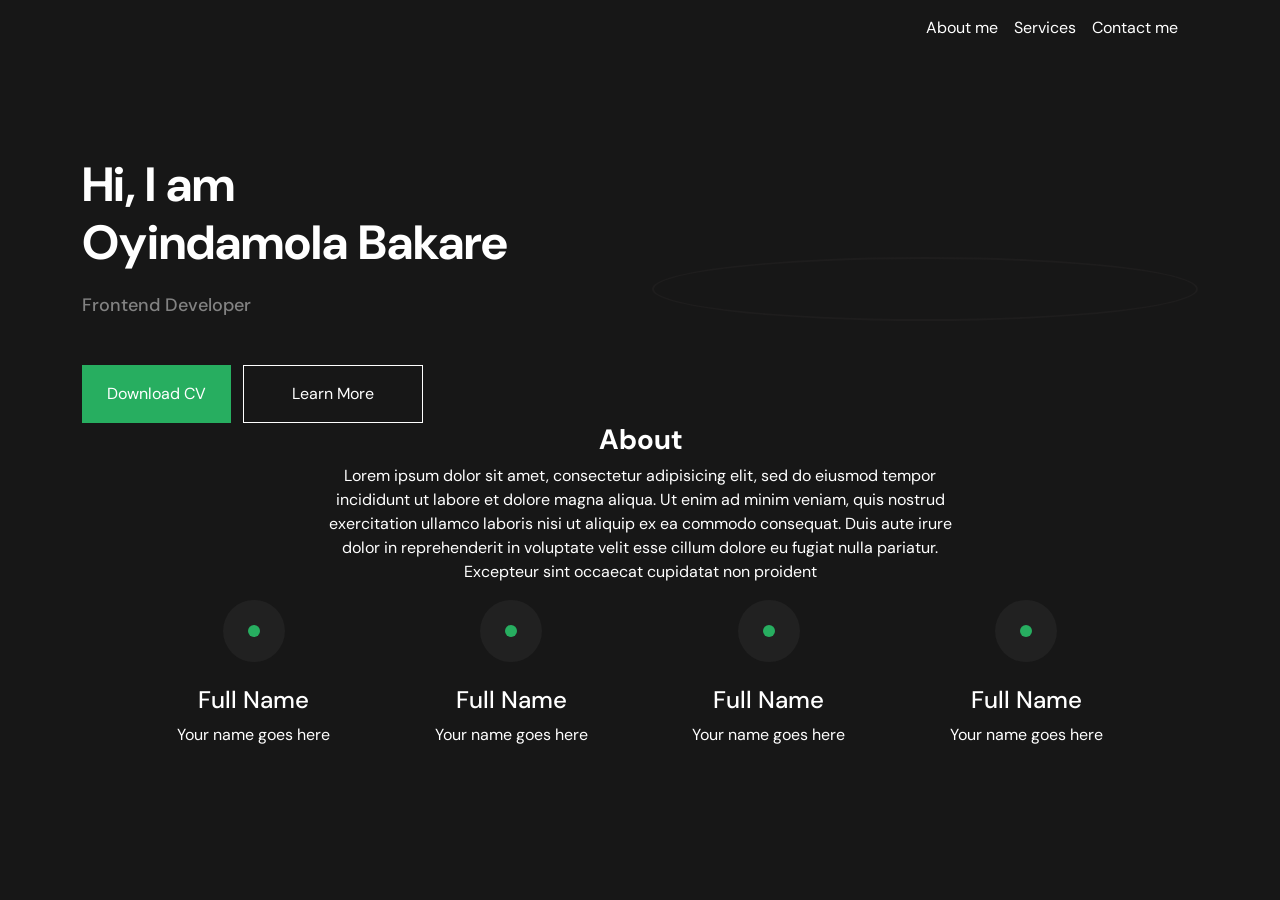
==== index.html @ 713f92cf "Foi adicionado html, css, alterado nome das imagens" ====
<!DOCTYPE html>
<html lang="en">

<head>
    <meta charset="UTF-8">
    <meta http-equiv="X-UA-Compatible" content="IE=edge">
    <meta name="viewport" content="width=device-width, initial-scale=1.0">
    <title>Portfólio</title>
    <link href="https://cdn.jsdelivr.net/npm/bootstrap@5.1.3/dist/css/bootstrap.min.css" rel="stylesheet">
    <link rel="stylesheet" href="assets/css/style.css">
</head>

<body>

    <header>
        <div class="container">
            <nav class="navbar navbar-expand-lg navbar-light">
                <div class="container-fluid">
                    <a class="navbar-brand" href="#">
                        <img src="assets/images/logo.png" alt="">
                    </a>
                    <button class="navbar-toggler" type="button" data-bs-toggle="collapse" data-bs-target="#navbarNav"
                        aria-controls="navbarNav" aria-expanded="false" aria-label="Toggle navigation">
                        <span class="navbar-toggler-icon"></span>
                    </button>
                    <div class="collapse navbar-collapse" id="navbarNav">
                        <ul class="navbar-nav ms-auto">
                            <li class="nav-item">
                                <a class="nav-link text-white active" aria-current="page" href="#">About me</a>
                            </li>
                            <li class="nav-item">
                                <a class="nav-link text-white" href="#">Services</a>
                            </li>
                            <li class="nav-item">
                                <a class="nav-link text-white" href="#">Contact me</a>
                            </li>
                        </ul>
                    </div>
                </div>
            </nav>
        </div>
    </header>

    <main>
        <div class="my-10"></div>
        <section id="capa">
            <div class="container">
                <div class="row">
                    <div class="col-md-6 d-flex align-items-center">
                        <div>
                            <h1 class="text-white fs-large mb-4 fw-bold">Hi, I am <br> Oyindamola Bakare</h1>
                            <h5 class="text-gray fs-small mb-5">Frontend Developer</h5>
                            <div>
                                <button class="btn btn-primary py-3 px-4 me-2">Download CV</button>
                                <button class="btn btn-outline-secondary py-3 px-5">Learn More</button>
                            </div>
                        </div>
                    </div>
                    <div class="col-md-6 d-flex align-items-center">
                        <img class="perfil" src="assets/images/perfil.png" alt="" srcset="">
                    </div>
                </div>
            </div>
        </section>

        <section id="about">
            <div class="container">
                <div class="row">
                    <div class="col-12">
                        <h3 class="text-white text-center fw-bolder">
                            About
                        </h3>
                    </div>
                </div>
                <div class="row">
                    <div class="col-12 col-md-7 mx-auto">
                        <p class="text-white text-center">
                            Lorem ipsum dolor sit amet, consectetur adipisicing elit, sed do eiusmod tempor incididunt ut labore et dolore magna aliqua. Ut enim ad minim veniam, quis nostrud exercitation ullamco laboris nisi ut aliquip ex ea commodo consequat. Duis aute irure dolor in reprehenderit in voluptate velit esse cillum dolore eu fugiat nulla pariatur. Excepteur sint occaecat cupidatat non proident
                        </p>
                    </div>
                </div>
                <div class="row">
                    <div class="col-10 mx-auto">
                        <div class="d-flex justify-content-between">
                            <div>
                                <div class="circle mx-auto">
                                    <div class="icon"></div>
                                </div>
                                <div class="text-center mt-4">
                                    <h4 class="text-white">Full Name</h4>
                                    <p class="text-white">Your name goes here</p>
                                </div>
                            </div>
                            <div>
                                <div class="circle mx-auto">
                                    <div class="icon"></div>
                                </div>
                                <div class="text-center mt-4">
                                    <h4 class="text-white">Full Name</h4>
                                    <p class="text-white">Your name goes here</p>
                                </div>
                            </div>
                            <div>
                                <div class="circle mx-auto">
                                    <div class="icon"></div>
                                </div>
                                <div class="text-center mt-4">
                                    <h4 class="text-white">Full Name</h4>
                                    <p class="text-white">Your name goes here</p>
                                </div>
                            </div>
                            <div>
                                <div class="circle mx-auto">
                                    <div class="icon"></div>
                                </div>
                                <div class="text-center mt-4">
                                    <h4 class="text-white">Full Name</h4>
                                    <p class="text-white">Your name goes here</p>
                                </div>
                            </div>
                        </div>
                    </div>
                </div>
            </div>
        </section>
    </main>

    <script src="https://cdn.jsdelivr.net/npm/bootstrap@5.1.3/dist/js/bootstrap.bundle.min.js"></script>
</body>

</html>
---- assets/css/style.css ----
@import url('https://fonts.googleapis.com/css2?family=DM+Sans:ital,wght@0,400;0,500;0,700;1,400;1,500;1,700&display=swap');

:root {
    --fundo-escuro: #171717;
    --borda-clara: #1E1D1D;
    --cor-primaria: #27AE60;
    --cor-cinza: #828282;
}

* {
    font-family: 'DM Sans', sans-serif;
}

body {
    background-color: var(--fundo-escuro);
}

/* Margin */
.my-10 {
    margin: 100px 0;
}

/* Text colors */
.text-gray {
    color: var(--cor-cinza);
}

/* Text size */
.fs-small {
    font-size: 18px;
}

.fs-large {
    font-size: 48px;
}

/* Buttons */
.btn {
    border-radius: 0;
}

.btn-primary {
    background-color: var(--cor-primaria);
    border-color: var(--cor-primaria);
}

.btn-primary:hover {
    background-color: var(--cor-primaria);
    border-color: var(--cor-primaria);
}

.btn-outline-secondary {
    border-color: white;
    color: white;
}

.btn-outline-secondary:hover {
    background-color: white;
    border-color: white;
    color: var(--fundo-escuro);
}


img.perfil {
    border-radius: 50%;
    border: 2px solid var(--borda-clara);
    padding: 30px;
    width: 100%;
}

.circle {
    background: #212121;
    width: 62px;
    height: 62px;
    border-radius: 50%;
    display: flex;
    align-items: center;
    justify-content: center;
}

.icon {
    background: #27AE60;
    width: 12px;
    height: 12px;
    border-radius: 50%;
}
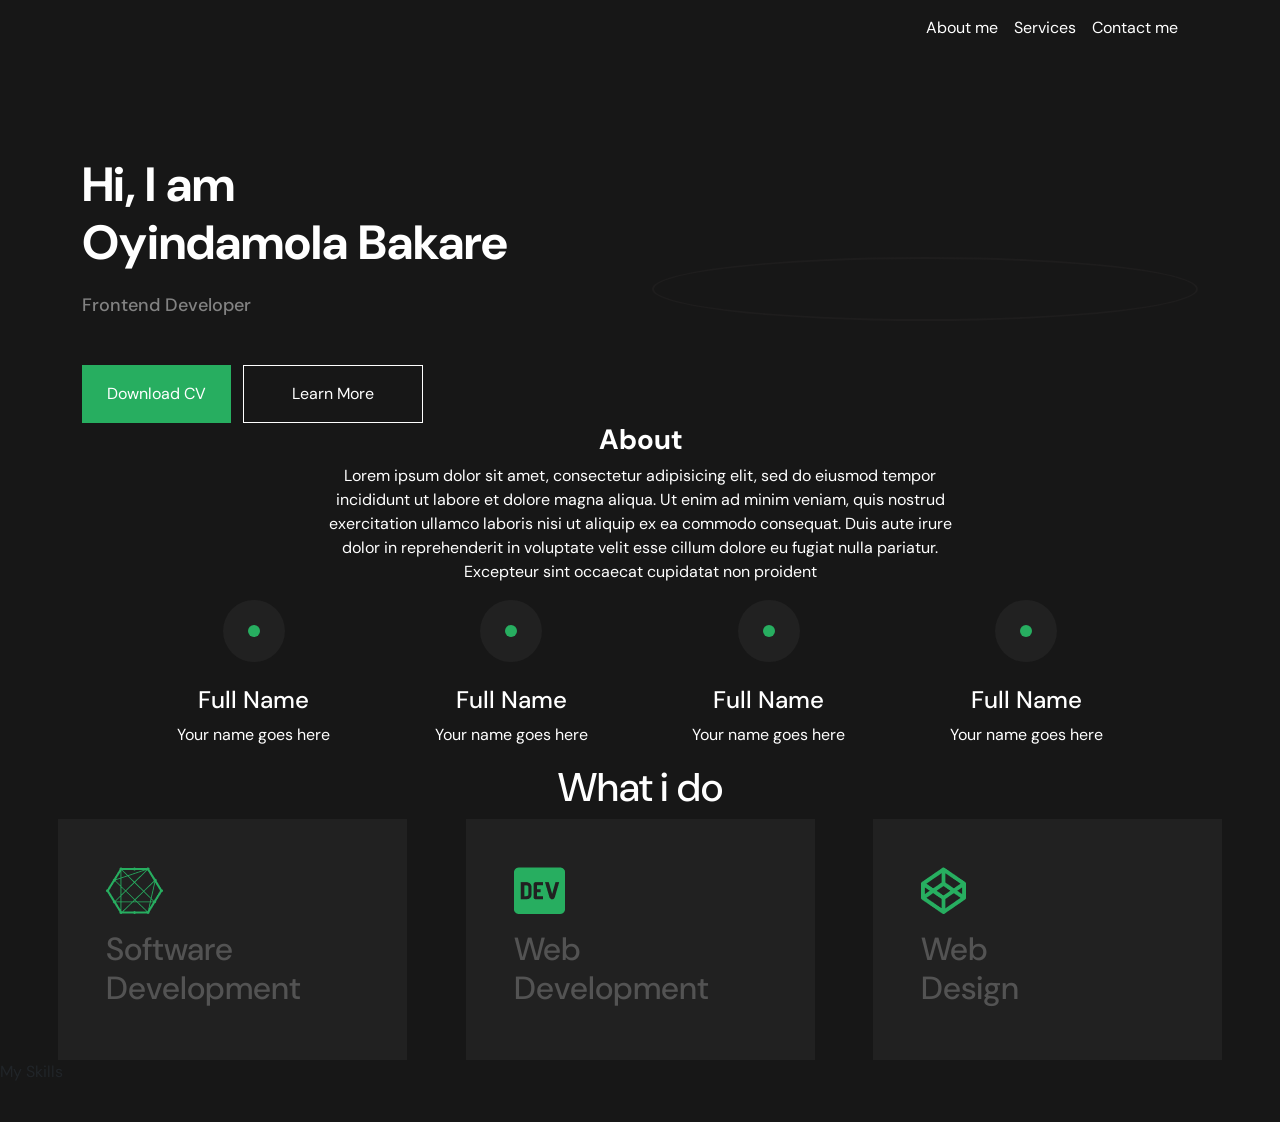
==== commit 5e03d900: "Criado sessão Minhas Habilidades" ====
--- a/index.html
+++ b/index.html
@@ -126,6 +126,46 @@
     </main>
 
     <script src="https://cdn.jsdelivr.net/npm/bootstrap@5.1.3/dist/js/bootstrap.bundle.min.js"></script>
+
+<section>
+    <div class="container">
+        <h1 class="text-white text-center">What i do</h1>
+    </div>
+
+    <div class="d-flex justify-content-evenly">
+    <div class="item-block p-5">
+        <img src="assets\images\Vector.png" alt="">
+        <h2 class="item-block-description mt-3">
+        Software<br>
+        Development
+
+    </div>
+
+            <div class="item-block border-bottom-primary p-5">
+            <img src="assets\images\Dev.png" alt="">
+            <h2 class="item-block-description mt-3">
+            Web<br>
+            Development
+    
+        </div>
+
+        <div class="d-flex justify-content-evenly">
+            <div class="item-block p-5">
+                <img src="assets\images\Design.png" alt="">
+                <h2 class="item-block-description mt-3">
+                Web<br>
+                Design
+        
+            </div>
+</section>
+
+<section>
+    <div class="myskills">
+    <div>
+        My Skills
+    </div>    
+    </div>
+</section>
 </body>
 
 </html>
--- a/assets/css/style.css
+++ b/assets/css/style.css
@@ -83,4 +83,38 @@
     width: 12px;
     height: 12px;
     border-radius: 50%;
-}+}
+
+.bloco-flex-container {
+    display: flex;
+    justify-content: space-evenly;
+    left: 80px;
+    top: 230%;
+}
+
+/**/
+.item-block {
+    width: 349px;
+    height: 241px;
+    background: #212121;
+}
+/**/
+
+/**/
+.item-block-description{
+        font-weight: 500px;
+                       color: #535353;
+}
+
+border-bottom-primary {
+    border-bottom: 5px solid var(--cor-primaria);
+}
+/**/
+
+/**/
+.myskills {
+    height: 62px;
+    left: 550px;
+    top: 1944px;
+}
+
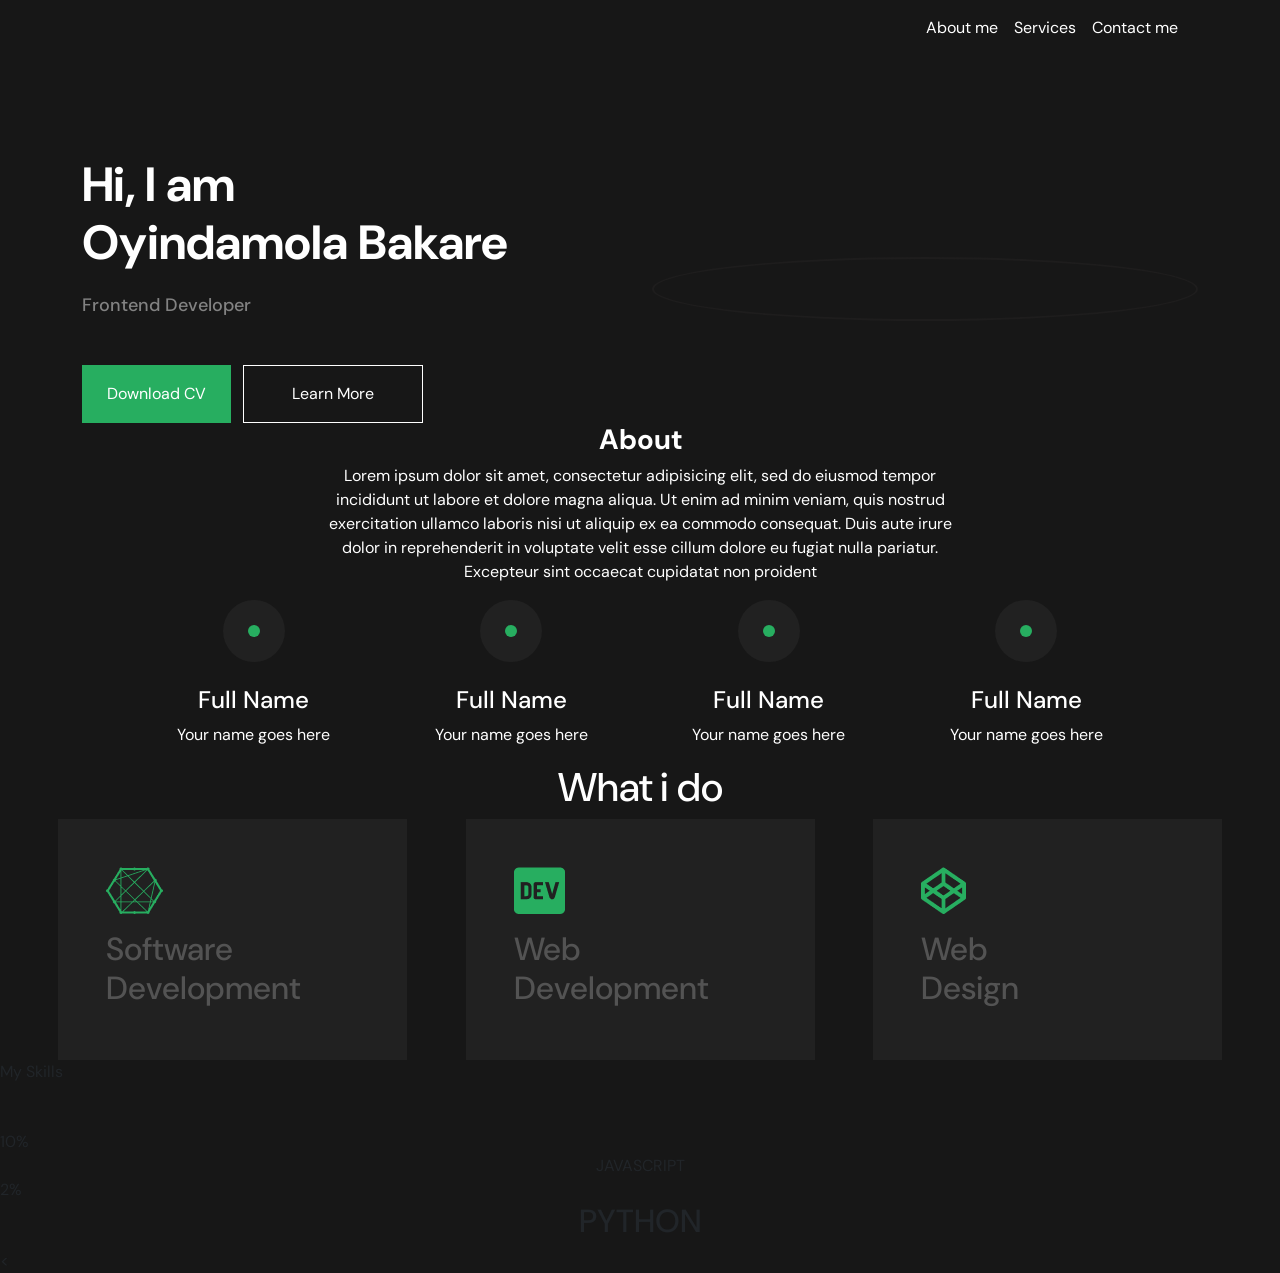
==== commit eba754b7: "Estilizado sessão Minhas Habilidades" ====
--- a/index.html
+++ b/index.html
@@ -138,6 +138,7 @@
         <h2 class="item-block-description mt-3">
         Software<br>
         Development
+        </h3>
 
     </div>
 
@@ -146,26 +147,47 @@
             <h2 class="item-block-description mt-3">
             Web<br>
             Development
-    
+            </h3>
         </div>
 
-        <div class="d-flex justify-content-evenly">
-            <div class="item-block p-5">
+        <div class="item-block p-5">
                 <img src="assets\images\Design.png" alt="">
                 <h2 class="item-block-description mt-3">
                 Web<br>
                 Design
-        
+                </h3>
             </div>
 </section>
 
 <section>
+    <div class="item-space-ms"></div>
+    <section>
     <div class="myskills">
     <div>
         My Skills
     </div>    
     </div>
+    <div class="item-skperc">
+        <h2 align="center"CSS<h/2>
+        </div>
+    </div>
+    <div class="item-percent">
+        10%
+        <div class="item-skperc"
+        <h2 align="center">JAVASCRIPT</h2>
+    </div>
+</div>
+
+<div class="item-skperc">
+    2%
+    <div class="item-skperc">
+        <h2 align="center">PYTHON</h2>
+    </div>
+</div>
+<</div>
 </section>
+
+
 </body>
 
 </html>
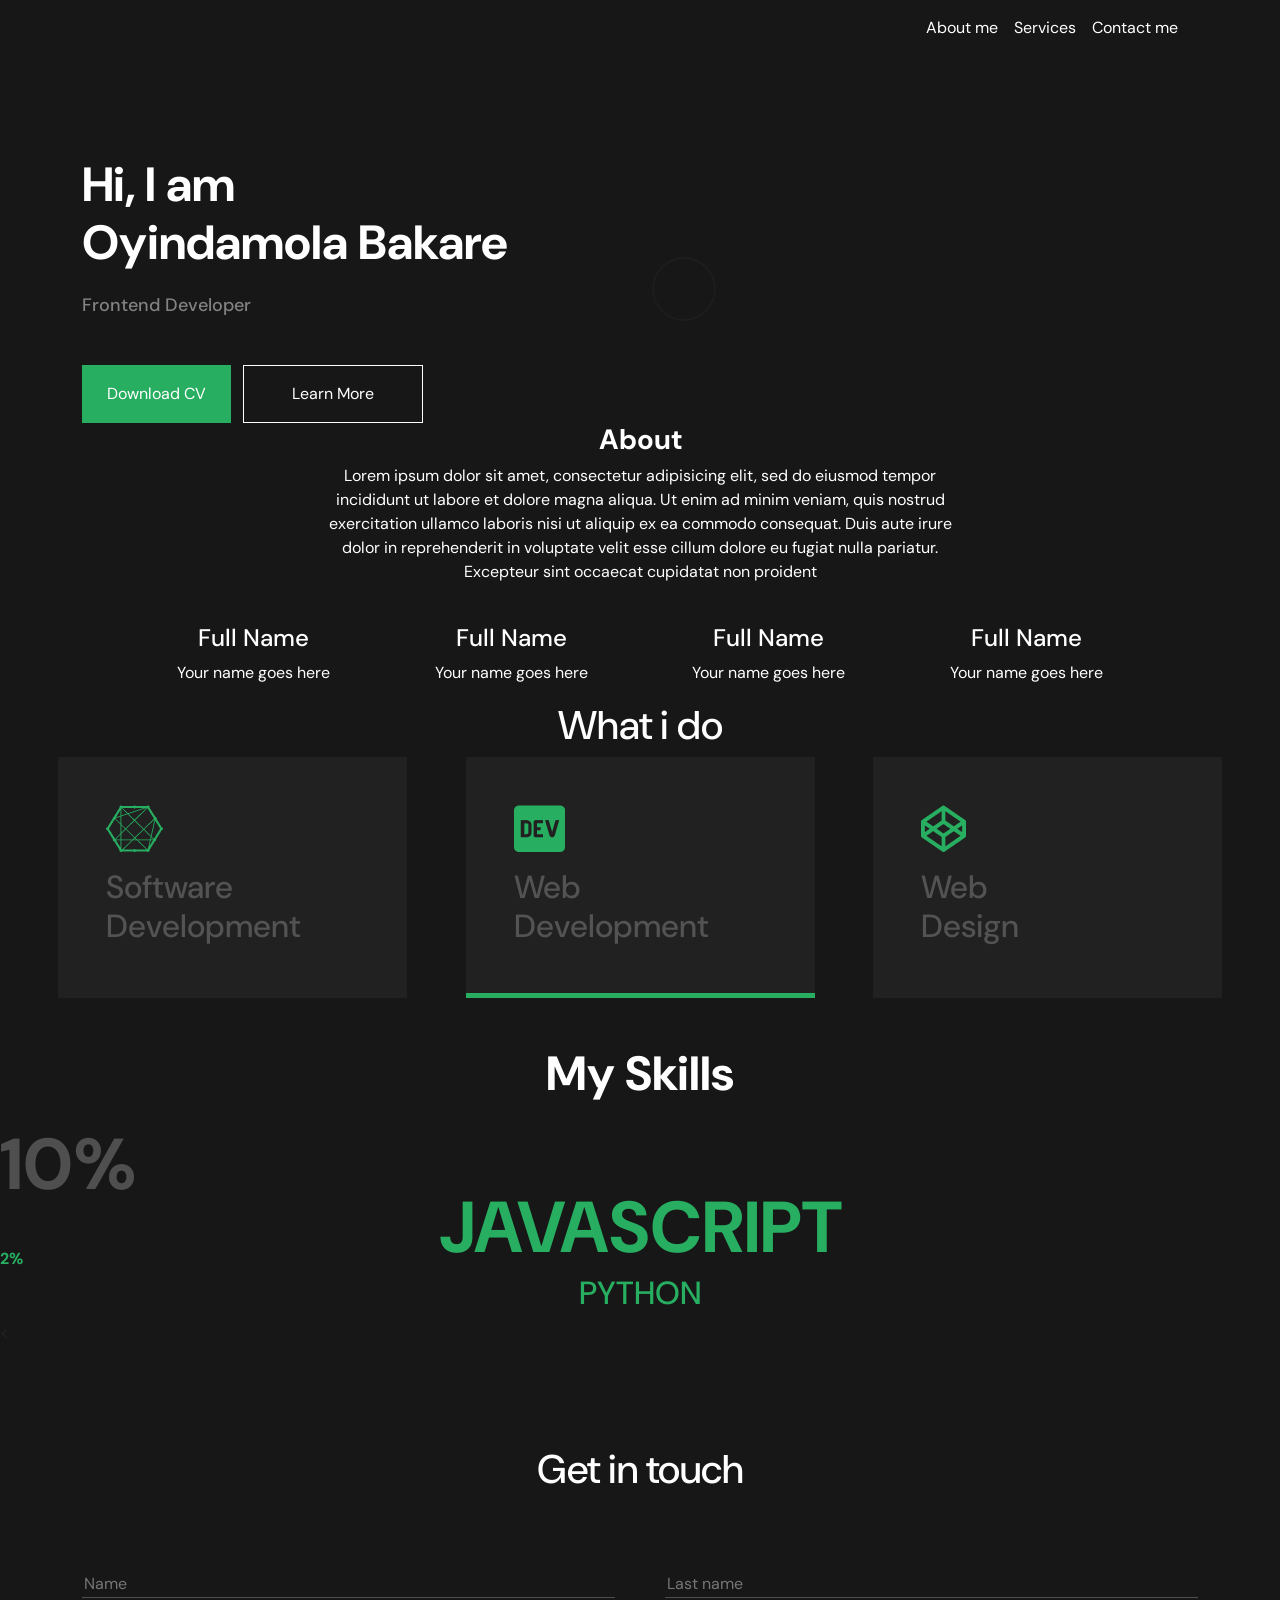
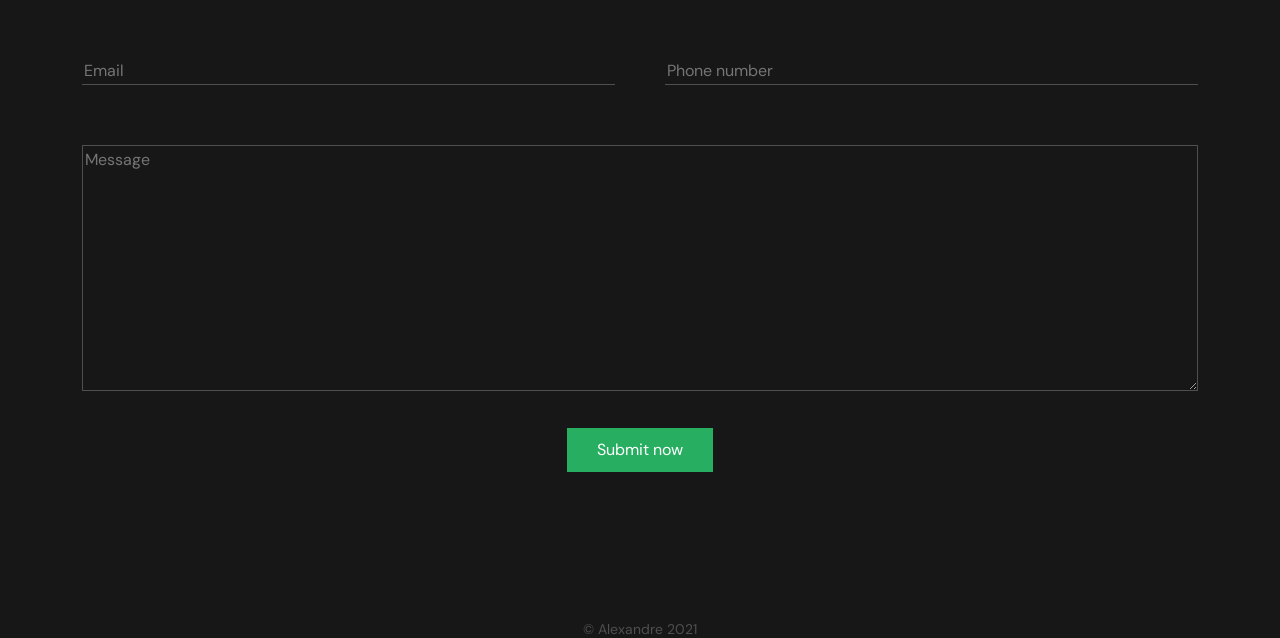
==== commit b566947e: "Criado a sessão Contato do site" ====
--- a/index.html
+++ b/index.html
@@ -187,6 +187,44 @@
 <</div>
 </section>
 
+<div class="item-space"></div>
+<section>
+    <div class="container">
+        <h1 class="text-white text-center">Get in touch</h1>
+        <div class="item-space-ms"></div>
+        <div class="">
+            <form action="">
+                <div class="display-flex">
+                    <div class="width-50 spacing-2">
+                        <input class="input-custom" type="text" placeholder="Name">
+                    </div>
+                    <div class="width-50">
+                        <input class="input-custom" type="text" placeholder="Last name">
+                    </div>
+                </div>
+                <div class="display-flex">
+                    <div class="width-50 spacing-2">
+                        <input class="input-custom" type="email" placeholder="Email">
+                    </div>
+                    <div class="width-50">
+                        <input class="input-custom" type="text" placeholder="Phone number">
+                    </div>
+                </div>
+                <div>
+                    <textarea class="textarea-custom" name="" id="" cols="30" rows="10" placeholder="Message"></textarea>
+                </div>
+                <div class="center">
+                    <button class="button">Submit now</button>
+                </div>
+            </form>
+        </div>
+    </div>
+</section>
+</main>
+<div class="item-space-btn"></div>
+<footer>
+<div class="OyindamolaCopyHigh text-center mt-5">
+    &copy Alexandre 2021
 
 </body>
 
--- a/assets/css/style.css
+++ b/assets/css/style.css
@@ -65,33 +65,153 @@
     border-radius: 50%;
     border: 2px solid var(--borda-clara);
     padding: 30px;
-    width: 100%;
-}
-
-.circle {
-    background: #212121;
+   
+}
+
+.about-flex-container {
+    display: flex;
+    flex-direction: column;
+    align-items: center;
+    color: #FFFFFF;
+}
+
+.item-about {
+    font-family: DM Sans;
+    width: 144px;
+    height: 62px;
+    left: 648px;
+    top: 884px;
+
+    font-style: normal;
+    font-weight: bolder;
+    font-size: 48px;
+    line-height: 62px;
+    text-align: center;
+
+    color: #FFFFFF;
+}
+
+.item-about-text {
+    font-size: 18px;
+    color: #FFFFFF;
+}
+
+.btns-flex-container {
+    display: flex;
+    justify-content: space-evenly;
+    align-items: center;
+
+    color: #FFFFFF;
+}
+
+/**/
+
+.circle-external {
+    display: flex;
+    align-items: center;
+    justify-content: center;
     width: 62px;
     height: 62px;
+    background-color: #212121;
     border-radius: 50%;
-    display: flex;
-    align-items: center;
-    justify-content: center;
-}
-
-.icon {
-    background: #27AE60;
+}
+
+.circle-internal {
     width: 12px;
     height: 12px;
+    background-color: #27AE60;
     border-radius: 50%;
 }
 
+/**/
+.item-fn {
+    position: absolute;
+    width: 86px;
+    height: 23px;
+    left: 270px;
+    top: 1238px;
+
+    font-family: 'Courier New', Courier, monospace;
+    font-style: normal;
+    font-weight: bolder;
+    font-size: 18px;
+    line-height: 23px;
+
+    color: #FFFFFF;
+}
+/**/
+.item-ea {
+    position: absolute;
+    width: 124px;
+    height: 23px;
+    left: 532px;
+    top: 1238px;
+
+    font-family: 'Courier New', Courier, monospace;
+    font-style: normal;
+    font-weight: bolder;
+    font-size: 18px;
+    line-height: 23px;
+
+    color: #FFFFFF;
+}
+/**/
+.item-tw {
+    position: absolute;
+    width: 62px;
+    height: 23px;
+    left: 838px;
+    top: 1238px;
+
+    font-family: 'Courier New', Courier, monospace;
+    font-style: normal;
+    font-weight: bolder;
+    font-size: 18px;
+    line-height: 23px;
+
+    color: #FFFFFF;
+}
+/**/
+.item-ph {
+    position: absolute;
+    width: 55px;
+    height: 23px;
+    left: 1122px;
+    top: 1238px;
+
+    font-family: 'Courier New', Courier, monospace;
+    font-style: normal;
+    font-weight: bolder;
+    font-size: 18px;
+    line-height: 23px;
+
+    color: #FFFFFF;
+}
+/**/
+.item-title {
+    position: absolute;
+    width: 222px;
+    height: 60.03px;
+    left: 607px;
+    top: 1407px;
+
+    font-family: DM Sans;
+    font-style: normal;
+    font-weight: bolder;
+    font-size: 48px;
+    line-height: 62px;
+    text-align: center;
+
+    color: #FFFFFF;
+}
+/**/
 .bloco-flex-container {
     display: flex;
     justify-content: space-evenly;
+    position: absolute;
     left: 80px;
     top: 230%;
 }
-
 /**/
 .item-block {
     width: 349px;
@@ -99,22 +219,323 @@
     background: #212121;
 }
 /**/
-
+.item-bloc2 {
+    width: 350px;
+    height: 241px;
+   
+    background: #212121;
+    border: 1px solid #000000;
+    box-sizing: border-box;
+}
+/**/
+.item-bloc3 {
+    width: 349px;
+    height: 241px;
+
+    background: #212121;
+}
+/**/
+.item-img1 {
+    left: 4.28%;
+    right: 90.84%;
+    top: 14.94%;
+    bottom: 65.15%;
+
+    /*background: #27AE60;*/
+}
+/**/
+.item-img2 {
+    left: 8.3%;
+    right: 56.34%;
+    top: 14.94%;
+    bottom: 65.15%;
+
+    /*background: #27AE60;*/
+}
+/**/
+.item-img3 {
+    left: 8.4%;
+    right: 21.75%;
+    top: 14.94%;
+    bottom: 65.15%;
+
+    /*background: #27AE60;*/
+}
 /**/
 .item-block-description{
-        font-weight: 500px;
-                       color: #535353;
-}
-
-border-bottom-primary {
+    font-weight: 500px;
+    color: #535353;
+}
+
+.border-bottom-primary {
     border-bottom: 5px solid var(--cor-primaria);
 }
-/**/
-
+
+
+/**/
+.item-img-desc2{
+    position: absolute;
+    width: 229px;
+    height: 94px;
+    left: 50px;
+    top: 111px;
+
+    font-family: DM Sans;
+    font-style: normal;
+    font-weight: 500px;
+    font-size: 36px;
+    line-height: 47px;
+
+    color: #535353;    
+}
+/**/
+.item-img-desc3{
+    position: absolute;
+    width: 116px;
+    height: 94px;
+    left: 50px;
+    top: 111px;
+
+    font-family: DM Sans;
+    font-style: normal;
+    font-weight: 500px;
+    font-size: 36px;
+    line-height: 47px;
+
+    color: #535353;
+}
 /**/
 .myskills {
-    height: 62px;
-    left: 550px;
-    top: 1944px;
-}
-
+    font-weight: bold;
+    font-size: 48px;
+    text-align: center;
+    color: #FFFFFF;
+    
+}
+
+/**/
+.ms-flex-container {
+    display: flex;
+    justify-content: space-evenly;
+    align-items: center;
+    height: 235px;
+    background: #212121;
+    border: 1px solid #333333;
+    box-sizing: border-box;
+}
+/**/
+.item-percent {
+    font-weight: bold;
+    font-size: 72px;
+    line-height: 94px;
+    color: #4F4F4F;
+}
+
+/**/
+.item-skperc {
+    font-family: DM Sans;
+    font-style: normal;
+    font-weight: bold;
+    line-height: 31px;
+    color: #27AE60;
+}
+/**/
+
+/**/
+.git-flex-container {
+    display: flex;
+    justify-content: space-evenly;
+}
+/**/
+.item-placeh-name{
+    width: 42px;
+    height: 18px;
+    left: 6px;
+    top: 0px;
+
+    font-family: DM Sans;
+    font-style: normal;
+    font-weight: bold;
+    font-size: 14px;
+    line-height: 18px;
+    text-align: center;
+
+    color: #4F4F4F;
+
+    
+    width: 358px;
+    height: 0px;
+    
+
+    border: 1px solid #4F4F4F;
+}
+/**/
+.item-placeh-lname{
+    
+    width: 83px;
+    height: 18px;
+    
+
+    font-family: DM Sans;
+    font-style: normal;
+    font-weight: bold;
+    font-size: 14px;
+    line-height: 18px;
+    text-align: center;
+
+    color: #4F4F4F;
+    
+    
+    width: 358px;
+    height: 0px;
+    
+
+    border: 1px solid #4F4F4F;
+}
+/**/
+.item-placeh-email{
+        width: 42px;
+    height: 18px;
+    
+
+    font-family: DM Sans;
+    font-style: normal;
+    font-weight: bold;
+    font-size: 14px;
+    line-height: 18px;
+    text-align: center;
+
+    color: #4F4F4F;
+
+    
+    width: 358px;
+    height: 0px;
+   
+
+    border: 1px solid #4F4F4F;
+}
+
+/**/
+.item-placeh-pnumb{
+    
+    width: 107px;
+    height: 18px;
+   
+
+    font-family: DM Sans;
+    font-style: normal;
+    font-weight: bold;
+    font-size: 14px;
+    line-height: 18px;
+
+    color: #4F4F4F;
+
+    
+    width: 358px;
+    height: 0px;
+    
+
+    border: 1px solid #4F4F4F;
+}
+
+/**/
+.item-textarea textarea {
+ 
+    width: 750px;
+    height: 109px;
+    
+
+    border: 1px solid #4F4F4F;
+    background: #171717;
+    box-sizing: border-box;
+}
+
+/**/
+.btn-sn button{
+   
+    width: 143px;
+    height: 42px;
+    left: 650px;
+    top: 2950px;
+
+    background: #27AE60;
+}
+
+/**/
+.OyindamolaCopyHigh {
+    text-align: center;
+    height: 18px;
+    font-weight: 500px;
+    font-size: 14px;
+    line-height: 18px;
+    color: #4F4F4F;
+}
+
+/* Form */
+.display-flex {
+    display: flex;
+}
+
+.width-50 {
+    width: 50%;
+}
+
+.input-custom {
+    width: 100%;
+    background-color: transparent;
+    margin: 30px 0;
+    border: 0;
+    border-bottom: 1px solid #4F4F4F;
+}
+
+.textarea-custom {
+    width: 100%;
+    background-color: transparent;
+    margin: 30px 0;
+    border: 1px solid #4F4F4F;
+}
+
+.spacing-2 {
+    margin-right: 50px;
+}
+
+.button {
+    background: #27AE60;
+    padding: 10px 30px;
+    color: white;
+    border: none;
+}
+
+.center {
+    text-align: center;
+}
+
+#item-text-lorem {
+    margin: 50px;
+    width: 950px;
+    text-align: center;
+}
+
+.item-space-ab {
+    margin: 60px;
+}
+
+.item-space {
+    margin: 100px;
+}
+
+.item-space-ms {
+    padding: 20px;
+}
+
+.item-space-btn {
+    padding: 50px;
+}
+
+.item-space-ft {
+    padding: 50px;
+}
+
+#test-position2 {
+    padding: 100px;
+}
